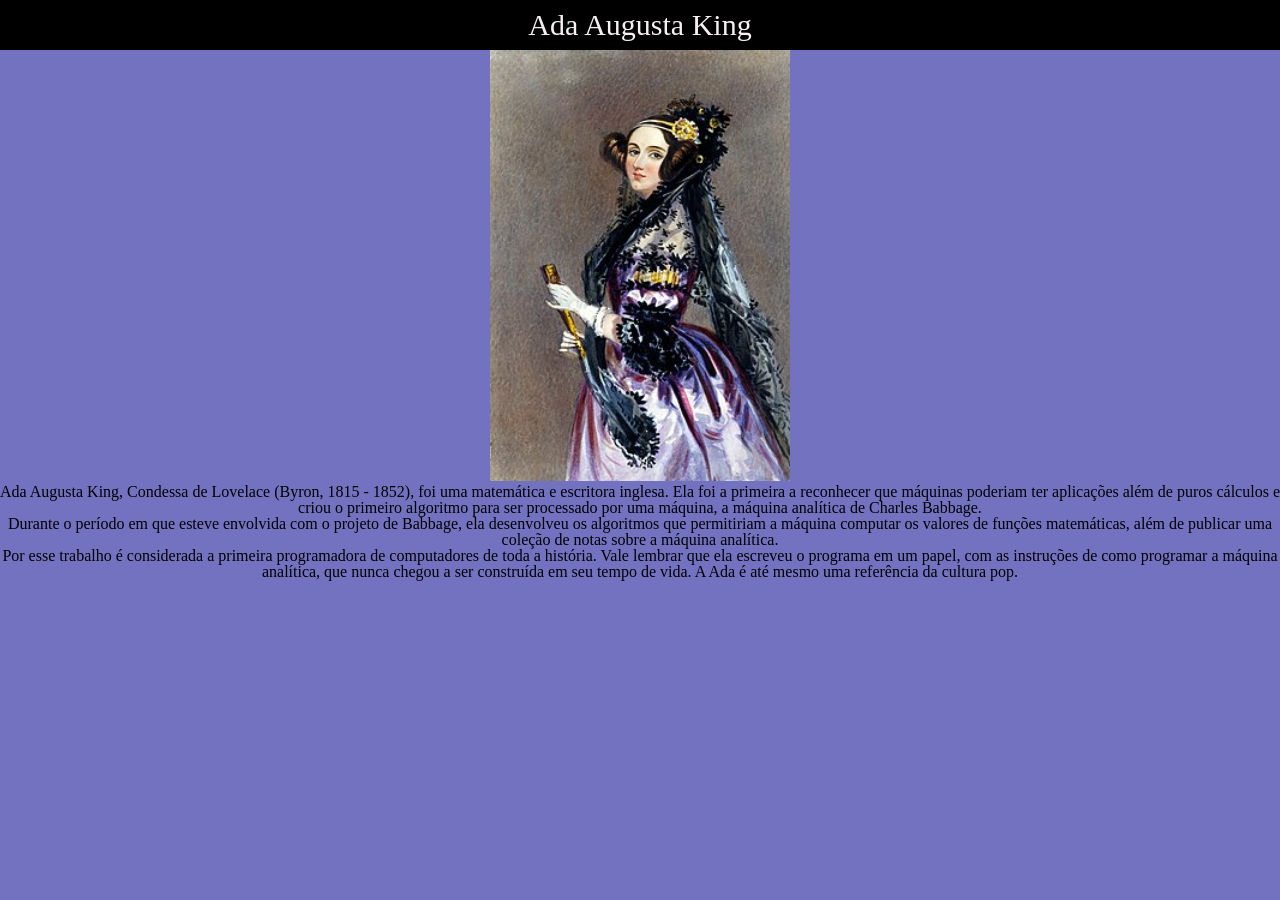
==== ada.html @ 06b7f50b "Add files via upload" ====
<!DOCTYPE html>
<html lang="">

<head>
    <meta charset="UTF-8">
    <meta name="viewport" content="width=device-width, initial-scale=1.0">
    <link rel="stylesheet" href="reset.css">
    <link rel="stylesheet" href="style.css">
    <title> Ada Augusta King - Ada Lovelace </title>
</head>

<body>
    <header class="cabecalho">
        <h1 id="titulo"> Ada Augusta King </h1>
    </header>
    <div align="center"> <img src="ada.png" alt="Ada Lovelace" width="300"> </div>

  <div align="center">
 <p>
    Ada Augusta King, Condessa de Lovelace (Byron, 1815 - 1852), foi uma matemática e escritora inglesa. Ela foi a primeira a reconhecer que máquinas poderiam ter aplicações além de puros cálculos e criou o primeiro algoritmo para ser processado por uma máquina, a máquina analítica de Charles Babbage.
</p>

<p>
    Durante o período em que esteve envolvida com o projeto de Babbage, ela desenvolveu os algoritmos que permitiriam a máquina computar os valores de funções matemáticas, além de publicar uma coleção de notas sobre a máquina analítica.
</p>

<p>
    Por esse trabalho é considerada a primeira programadora de computadores de toda a história. Vale lembrar que ela escreveu o programa em um papel, com as instruções de como programar a máquina analítica, que nunca chegou a ser construída em seu tempo de vida. A Ada é até mesmo uma referência da cultura pop.
</p>

</html>
---- style.css ----
body { 
    background-color: rgb(115, 114, 192);
    font-size: 16px;
}

.cabecalho {
    background-color: black;
    color: rgb(247, 240, 240);
    padding-top: 30px;
    padding-bottom: 10px;
    font-size: 30px;
    padding: 10px;
    text-align: center;
    display: flex;
    justify-content: center;
    gap: 30%;
}

#titulo {

}

p {
    
}

.imgcentro {

}

ul {
    font-size: 100px;
    text-align: center; 
    padding: 0;
}

li {
    display: inline-block;
    margin: 0 20px; 
}

li a {
    font-size: 50px;
}

button {
    font-size: 16px;
    color: rgb(117, 21, 71);
}

footer {
     position: fixed;
     bottom: 0;
     background-color: rgb(22, 21, 21);
     font-size: 30px;
     width: 100%;
     text-align: center;
}
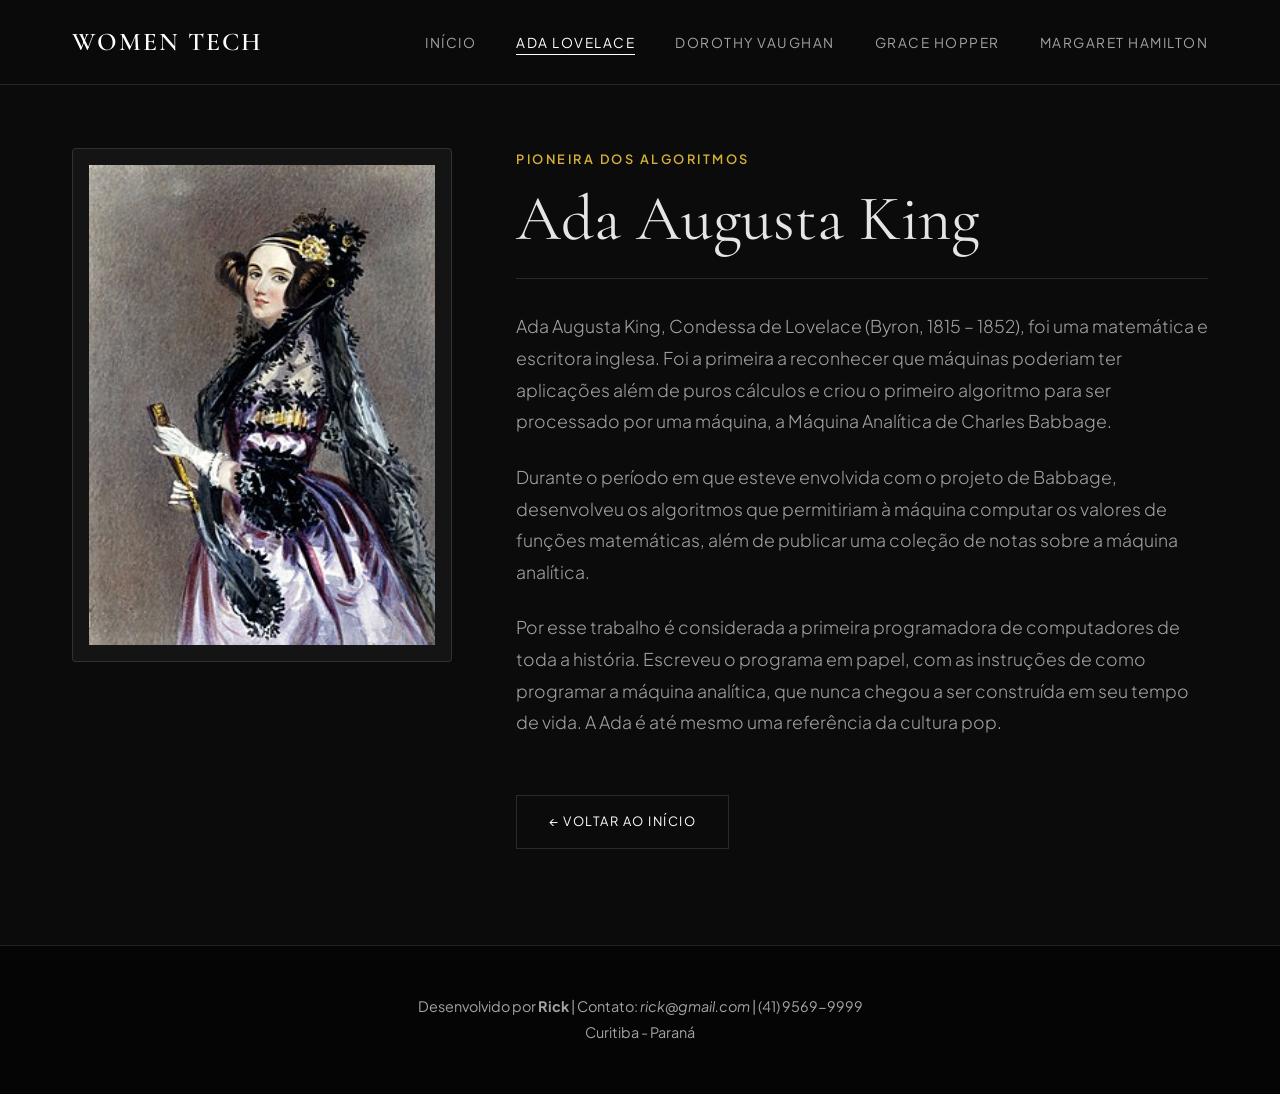
==== commit 07e4cf94: "lçj" ====
--- a/ada.html
+++ b/ada.html
@@ -1,31 +1,66 @@
 <!DOCTYPE html>
-<html lang="">
+<html lang="pt-br">
+<head>
+  <meta charset="UTF-8">
+  <meta name="viewport" content="width=device-width, initial-scale=1.0">
+  <title>Ada Lovelace | Mulheres da Tecnologia</title>
+  <link rel="preconnect" href="https://fonts.googleapis.com">
+  <link rel="preconnect" href="https://fonts.gstatic.com" crossorigin>
+  <link href="https://fonts.googleapis.com/css2?family=Cormorant+Garamond:wght@400;600&family=Plus+Jakarta+Sans:wght@300;400;600&display=swap" rel="stylesheet">
+  <link rel="stylesheet" href="style.css">
+</head>
+<body>
 
-<head>
-    <meta charset="UTF-8">
-    <meta name="viewport" content="width=device-width, initial-scale=1.0">
-    <link rel="stylesheet" href="reset.css">
-    <link rel="stylesheet" href="style.css">
-    <title> Ada Augusta King - Ada Lovelace </title>
-</head>
+  <header class="header">
+    <div class="nav-container">
+      <a href="index.html" class="logo">Women Tech</a>
+      <button class="hamburger" aria-label="Abrir Menu">
+        <span></span><span></span><span></span>
+      </button>
+      <ul class="nav-menu">
+        <li><a href="index.html" class="nav-link">Início</a></li>
+        <li><a href="ada.html" class="nav-link active">Ada Lovelace</a></li>
+        <li><a href="dorothy.html" class="nav-link">Dorothy Vaughan</a></li>
+        <li><a href="grace.html" class="nav-link">Grace Hopper</a></li>
+        <li><a href="margareth.html" class="nav-link">Margaret Hamilton</a></li>
+      </ul>
+    </div>
+  </header>
 
-<body>
-    <header class="cabecalho">
-        <h1 id="titulo"> Ada Augusta King </h1>
-    </header>
-    <div align="center"> <img src="ada.png" alt="Ada Lovelace" width="300"> </div>
+  <main>
+    <div class="container">
+      <div class="profile-grid">
+        
+        <aside class="profile-sidebar">
+          <div class="profile-frame">
+            <img src="ada.png" alt="Ada Augusta King">
+          </div>
+        </aside>
 
-  <div align="center">
- <p>
-    Ada Augusta King, Condessa de Lovelace (Byron, 1815 - 1852), foi uma matemática e escritora inglesa. Ela foi a primeira a reconhecer que máquinas poderiam ter aplicações além de puros cálculos e criou o primeiro algoritmo para ser processado por uma máquina, a máquina analítica de Charles Babbage.
-</p>
+        <article class="profile-content">
+          <span class="profile-tag">Pioneira dos Algoritmos</span>
+          <h1 class="profile-title">Ada Augusta King</h1>
+          
+          <div class="profile-bio">
+            <p>Ada Augusta King, Condessa de Lovelace (Byron, 1815 – 1852), foi uma matemática e escritora inglesa. Foi a primeira a reconhecer que máquinas poderiam ter aplicações além de puros cálculos e criou o primeiro algoritmo para ser processado por uma máquina, a Máquina Analítica de Charles Babbage.</p>
+            <p>Durante o período em que esteve envolvida com o projeto de Babbage, desenvolveu os algoritmos que permitiriam à máquina computar os valores de funções matemáticas, além de publicar uma coleção de notas sobre a máquina analítica.</p>
+            <p>Por esse trabalho é considerada a primeira programadora de computadores de toda a história. Escreveu o programa em papel, com as instruções de como programar a máquina analítica, que nunca chegou a ser construída em seu tempo de vida. A Ada é até mesmo uma referência da cultura pop.</p>
+          </div>
 
-<p>
-    Durante o período em que esteve envolvida com o projeto de Babbage, ela desenvolveu os algoritmos que permitiriam a máquina computar os valores de funções matemáticas, além de publicar uma coleção de notas sobre a máquina analítica.
-</p>
+          <a href="index.html" class="btn-back">&larr; Voltar ao Início</a>
+        </article>
 
-<p>
-    Por esse trabalho é considerada a primeira programadora de computadores de toda a história. Vale lembrar que ela escreveu o programa em um papel, com as instruções de como programar a máquina analítica, que nunca chegou a ser construída em seu tempo de vida. A Ada é até mesmo uma referência da cultura pop.
-</p>
+      </div>
+    </div>
+  </main>
 
+  <footer class="footer">
+    <div class="footer-container">
+      <p>Desenvolvido por <strong>Rick</strong> | Contato: <i>rick@gmail.com</i> | (41) 9569-9999</p>
+      <p>Curitiba - Paraná</p>
+    </div>
+  </footer>
+
+  <script src="script.js"></script>
+</body>
 </html>
--- a/style.css
+++ b/style.css
@@ -1,58 +1,367 @@
-body { 
-    background-color: rgb(115, 114, 192);
-    font-size: 16px;
-}
-
-.cabecalho {
-    background-color: black;
-    color: rgb(247, 240, 240);
-    padding-top: 30px;
-    padding-bottom: 10px;
-    font-size: 30px;
-    padding: 10px;
-    text-align: center;
+/* ==========================================================================
+   VARIÁVEIS E CONFIGURAÇÕES GERAIS
+   ========================================================================== */
+:root {
+  --bg-color: #0b0b0b;
+  --card-bg: #141414;
+  --text-color: #e5e5e5;
+  --text-muted: #a3a3a3;
+  --accent-color: #ffffff;
+  --accent-gold: #d4af37;
+  --border-color: rgba(255, 255, 255, 0.12);
+  --font-title: 'Cormorant Garamond', serif;
+  --font-body: 'Plus Jakarta Sans', sans-serif;
+  --transition: all 0.4s cubic-bezier(0.16, 1, 0.3, 1);
+  --max-width: 1200px;
+}
+
+* {
+  margin: 0;
+  padding: 0;
+  box-sizing: border-box;
+}
+
+body {
+  background-color: var(--bg-color);
+  color: var(--text-color);
+  font-family: var(--font-body);
+  line-height: 1.8;
+  overflow-x: hidden;
+  display: flex;
+  flex-direction: column;
+  min-height: 100vh;
+}
+
+a {
+  color: inherit;
+  text-decoration: none;
+}
+
+img {
+  max-width: 100%;
+  height: auto;
+  display: block;
+}
+
+/* ==========================================================================
+   CABEÇALHO E NAVEGAÇÃO FIXA
+   ========================================================================== */
+.header {
+  position: fixed;
+  top: 0;
+  left: 0;
+  width: 100%;
+  z-index: 1000;
+  background: rgba(11, 11, 11, 0.9);
+  backdrop-filter: blur(12px);
+  border-bottom: 1px solid var(--border-color);
+}
+
+.nav-container {
+  max-width: var(--max-width);
+  margin: 0 auto;
+  padding: 1.2rem 2rem;
+  display: flex;
+  justify-content: space-between;
+  align-items: center;
+}
+
+.logo {
+  font-family: var(--font-title);
+  font-size: 1.6rem;
+  font-weight: 600;
+  letter-spacing: 2px;
+  text-transform: uppercase;
+  color: var(--accent-color);
+}
+
+.nav-menu {
+  display: flex;
+  gap: 2.5rem;
+  list-style: none;
+}
+
+.nav-link {
+  font-size: 0.85rem;
+  text-transform: uppercase;
+  letter-spacing: 1.5px;
+  color: var(--text-muted);
+  position: relative;
+  padding-bottom: 4px;
+  transition: var(--transition);
+}
+
+.nav-link::after {
+  content: '';
+  position: absolute;
+  bottom: 0;
+  left: 0;
+  width: 0%;
+  height: 1px;
+  background-color: var(--accent-color);
+  transition: var(--transition);
+}
+
+.nav-link:hover, .nav-link.active {
+  color: var(--accent-color);
+}
+
+.nav-link:hover::after, .nav-link.active::after {
+  width: 100%;
+}
+
+.hamburger {
+  display: none;
+  background: none;
+  border: none;
+  cursor: pointer;
+  flex-direction: column;
+  gap: 6px;
+  padding: 5px;
+}
+
+.hamburger span {
+  width: 25px;
+  height: 2px;
+  background-color: var(--accent-color);
+  transition: var(--transition);
+}
+
+main {
+  margin-top: 100px;
+  flex: 1;
+}
+
+/* ==========================================================================
+   ESTRUTURA DAS PÁGINAS DE BIOGRAFIA (CORREÇÃO DE LAYOUT)
+   ========================================================================== */
+.container {
+  max-width: var(--max-width);
+  margin: 0 auto;
+  padding: 3rem 2rem 6rem;
+}
+
+.profile-grid {
+  display: grid;
+  grid-template-columns: 380px 1fr;
+  gap: 4rem;
+  align-items: start;
+}
+
+.profile-sidebar {
+  position: sticky;
+  top: 120px;
+}
+
+.profile-frame {
+  background-color: var(--card-bg);
+  border: 1px solid var(--border-color);
+  padding: 1rem;
+  border-radius: 4px;
+}
+
+.profile-frame img {
+  width: 100%;
+  height: 480px;
+  object-fit: cover;
+  filter: grayscale(30%);
+  transition: var(--transition);
+}
+
+.profile-frame:hover img {
+  filter: grayscale(0%);
+}
+
+.profile-content {
+  display: flex;
+  flex-direction: column;
+}
+
+.profile-tag {
+  color: var(--accent-gold);
+  text-transform: uppercase;
+  letter-spacing: 2.5px;
+  font-size: 0.8rem;
+  font-weight: 600;
+  margin-bottom: 0.8rem;
+}
+
+.profile-title {
+  font-family: var(--font-title);
+  font-size: clamp(2.5rem, 5vw, 4rem);
+  font-weight: 400;
+  line-height: 1.1;
+  margin-bottom: 2rem;
+  border-bottom: 1px solid var(--border-color);
+  padding-bottom: 1.5rem;
+}
+
+.profile-bio p {
+  color: var(--text-muted);
+  font-size: 1.1rem;
+  font-weight: 300;
+  margin-bottom: 1.5rem;
+}
+
+.btn-back {
+  display: inline-block;
+  align-self: flex-start;
+  margin-top: 2rem;
+  padding: 0.9rem 2rem;
+  border: 1px solid var(--border-color);
+  color: var(--accent-color);
+  text-transform: uppercase;
+  font-size: 0.8rem;
+  letter-spacing: 1.5px;
+  transition: var(--transition);
+  background: transparent;
+}
+
+.btn-back:hover {
+  background-color: var(--accent-color);
+  color: var(--bg-color);
+}
+
+/* ==========================================================================
+   PÁGINA INICIAL (CARDS)
+   ========================================================================== */
+.hero {
+  text-align: center;
+  max-width: 800px;
+  margin: 0 auto 4rem;
+}
+
+.hero-subtitle {
+  text-transform: uppercase;
+  letter-spacing: 3px;
+  font-size: 0.85rem;
+  color: var(--accent-gold);
+  margin-bottom: 1rem;
+}
+
+.hero-title {
+  font-family: var(--font-title);
+  font-size: clamp(2.5rem, 6vw, 4.5rem);
+  font-weight: 400;
+  line-height: 1.1;
+  margin-bottom: 1.5rem;
+}
+
+.cards-grid {
+  display: grid;
+  grid-template-columns: repeat(auto-fit, minmax(260px, 1fr));
+  gap: 2rem;
+}
+
+.card {
+  background-color: var(--card-bg);
+  border: 1px solid var(--border-color);
+  border-radius: 4px;
+  overflow: hidden;
+  transition: var(--transition);
+  display: flex;
+  flex-direction: column;
+}
+
+.card:hover {
+  transform: translateY(-8px);
+  border-color: rgba(255, 255, 255, 0.3);
+}
+
+.card-img-wrapper {
+  height: 350px;
+  overflow: hidden;
+}
+
+.card-img-wrapper img {
+  width: 100%;
+  height: 100%;
+  object-fit: cover;
+  filter: grayscale(80%);
+  transition: var(--transition);
+}
+
+.card:hover .card-img-wrapper img {
+  filter: grayscale(0%);
+  transform: scale(1.05);
+}
+
+.card-content {
+  padding: 1.5rem;
+  display: flex;
+  flex-direction: column;
+  flex-grow: 1;
+}
+
+.card-title {
+  font-family: var(--font-title);
+  font-size: 1.6rem;
+  margin-bottom: 0.5rem;
+}
+
+.card-excerpt {
+  color: var(--text-muted);
+  font-size: 0.9rem;
+  margin-bottom: 1.5rem;
+  flex-grow: 1;
+}
+
+/* ==========================================================================
+   RODAPÉ
+   ========================================================================== */
+.footer {
+  background-color: #050505;
+  border-top: 1px solid var(--border-color);
+  padding: 3rem 2rem;
+  margin-top: auto;
+}
+
+.footer-container {
+  max-width: var(--max-width);
+  margin: 0 auto;
+  text-align: center;
+  color: var(--text-muted);
+  font-size: 0.9rem;
+}
+
+/* ==========================================================================
+   RESPONSIVIDADE (MOBILE / TABLET)
+   ========================================================================== */
+@media (max-width: 900px) {
+  .profile-grid {
+    grid-template-columns: 1fr;
+    gap: 2.5rem;
+  }
+
+  .profile-sidebar {
+    position: static;
+  }
+
+  .profile-frame img {
+    height: 380px;
+  }
+
+  .hamburger {
     display: flex;
+  }
+
+  .nav-menu {
+    position: fixed;
+    top: 0;
+    right: -100%;
+    width: 80%;
+    max-width: 320px;
+    height: 100vh;
+    background-color: #111;
+    flex-direction: column;
     justify-content: center;
-    gap: 30%;
-}
-
-#titulo {
-
-}
-
-p {
-    
-}
-
-.imgcentro {
-
-}
-
-ul {
-    font-size: 100px;
-    text-align: center; 
-    padding: 0;
-}
-
-li {
-    display: inline-block;
-    margin: 0 20px; 
-}
-
-li a {
-    font-size: 50px;
-}
-
-button {
-    font-size: 16px;
-    color: rgb(117, 21, 71);
-}
-
-footer {
-     position: fixed;
-     bottom: 0;
-     background-color: rgb(22, 21, 21);
-     font-size: 30px;
-     width: 100%;
-     text-align: center;
-}
+    align-items: center;
+    gap: 2rem;
+    transition: var(--transition);
+    border-left: 1px solid var(--border-color);
+  }
+
+  .nav-menu.active {
+    right: 0;
+  }
+}
